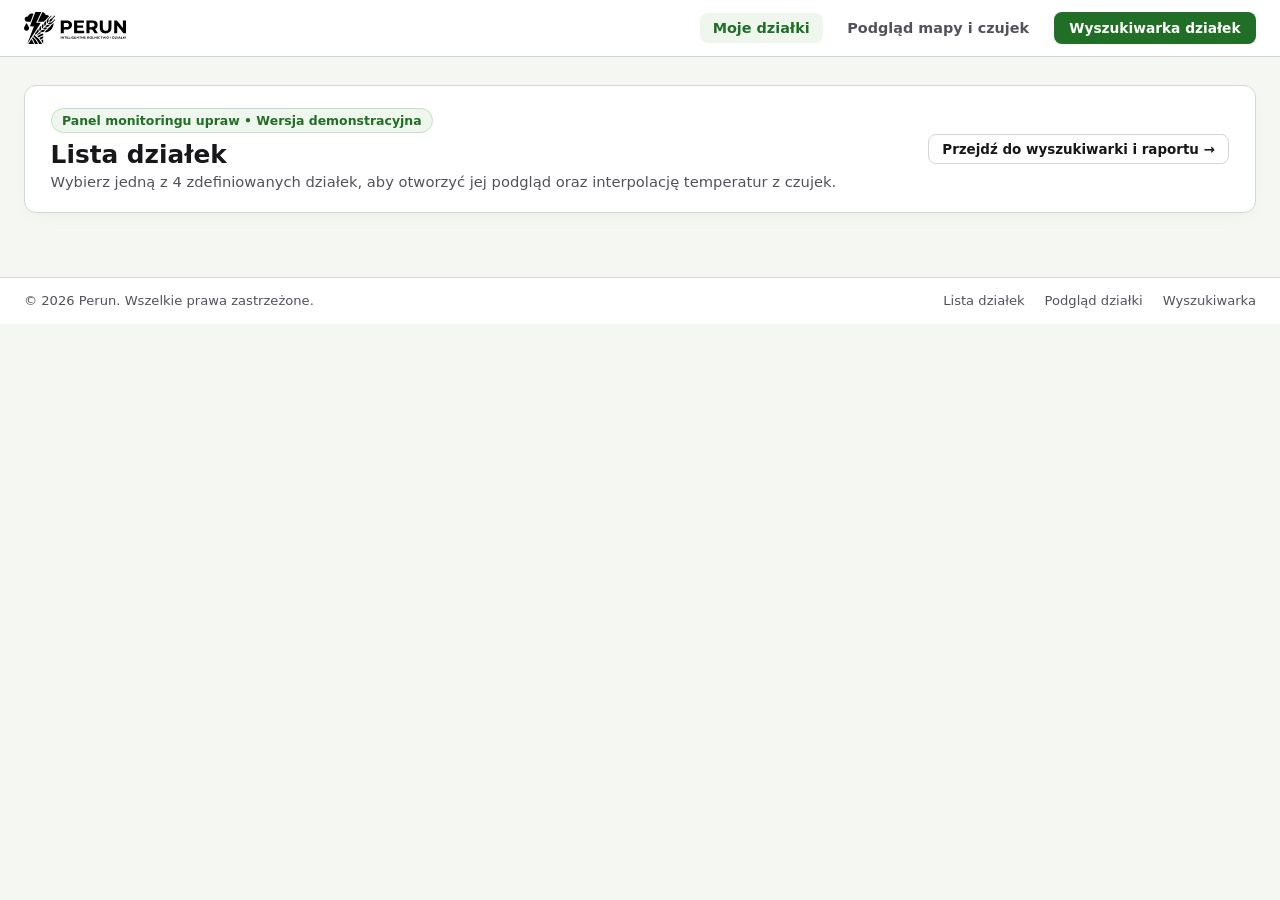
==== index.html @ cd9ba3e9 "sczytywanie działki" ====
<!doctype html>
<html lang="pl">
    <head>
        <meta charset="UTF-8" />
        <meta name="viewport" content="width=device-width, initial-scale=1.0" />
        <title>Perun – Panel działek</title>
        <link rel="stylesheet" href="./styles/main.css" />
        <script src="./scripts/staticParcels.js" defer></script>
        <script src="./scripts/index.js" defer></script>
    </head>

    <body>
        <header class="navbar">
            <div class="navbar-container">
                <a
                    href="index.html"
                    class="brand-link"
                    aria-label="Panel działek Perun"
                >
                    <img
                        src="./images/perun_logo_black.svg"
                        class="logo-topbar"
                        alt="Perun"
                    />
                </a>

                <nav class="nav-actions">
                    <a href="index.html" class="nav-link is-active"
                        >Moje działki</a
                    >
                    <a href="dzialka.html?id=1" class="nav-link"
                        >Podgląd mapy i czujek</a
                    >
                    <a href="wyszukiwarka.html" class="btn btn-primary btn-sm"
                        >Wyszukiwarka działek</a
                    >
                </nav>
            </div>
        </header>

        <main class="dashboard-main">
            <section class="dashboard-header">
                <div>
                    <span class="hero-badge"
                        >Panel monitoringu upraw • Wersja demonstracyjna</span
                    >
                    <h1>Lista działek</h1>
                    <p class="dashboard-subtitle">
                        Wybierz jedną z 4 zdefiniowanych działek, aby otworzyć
                        jej podgląd oraz interpolację temperatur z czujek.
                    </p>
                </div>
                <div class="dashboard-header-actions">
                    <a href="wyszukiwarka.html" class="btn-outline"
                        >Przejdź do wyszukiwarki i raportu &rarr;</a
                    >
                </div>
            </section>

            <section
                id="parcelsGrid"
                class="parcels-grid"
                aria-label="Lista działek"
            ></section>
        </main>

        <footer>
            <div class="footer-content">
                <span>&copy; 2026 Perun. Wszelkie prawa zastrzeżone.</span>
                <div class="footer-links">
                    <a href="index.html">Lista działek</a>
                    <a href="dzialka.html?id=1">Podgląd działki</a>
                    <a href="wyszukiwarka.html">Wyszukiwarka</a>
                </div>
            </div>
        </footer>
    </body>
</html>
---- styles/main.css ----
:root {
    --bg-body: #f5f7f2;
    --bg-card: #ffffff;
    --text-main: #18181b;
    --text-secondary: #52525b;
    --border-color: #d4d8ce;
    --accent: #216e27;
    --accent-hover: #18531d;
    --radius: 12px;
}

*,
*::before,
*::after {
    box-sizing: border-box;
    margin: 0;
    padding: 0;
}

html,
body {
    min-height: 100%;
    font-family:
        "Inter",
        system-ui,
        -apple-system,
        BlinkMacSystemFont,
        "Segoe UI",
        Roboto,
        sans-serif;
    background-color: var(--bg-body);
    color: var(--text-main);
    -webkit-font-smoothing: antialiased;
}

body {
    display: flex;
    flex-direction: column;
}

/* NAWIGACJA I LOGO */
.navbar {
    background-color: #ffffff;
    border-bottom: 1px solid var(--border-color);
    position: sticky;
    top: 0;
    z-index: 40;
}

.navbar-container {
    max-width: 1280px;
    margin: 0 auto;
    padding: 0.75rem 1.5rem;
    display: flex;
    align-items: center;
    justify-content: space-between;
    gap: 1rem;
    flex-wrap: wrap;
}

.brand-link {
    display: inline-flex;
    align-items: center;
    text-decoration: none;
}

.logo-topbar {
    height: 32px;
    width: auto;
    display: block;
    object-fit: contain;
}

.nav-actions {
    display: flex;
    align-items: center;
    gap: 0.75rem;
    flex-wrap: wrap;
}

.nav-link {
    text-decoration: none;
    color: var(--text-secondary);
    font-size: 0.9rem;
    font-weight: 600;
    padding: 0.42rem 0.8rem;
    border-radius: 8px;
    transition:
        background-color 0.15s,
        color 0.15s;
}

.nav-link:hover,
.nav-link.is-active {
    background-color: #eef6ee;
    color: var(--accent);
}

.btn {
    display: inline-flex;
    align-items: center;
    justify-content: center;
    border-radius: 8px;
    font-weight: 600;
    text-decoration: none;
    cursor: pointer;
    border: 1px solid transparent;
    transition: background-color 0.15s;
}

.btn-primary {
    background-color: var(--accent);
    color: #ffffff;
}

.btn-primary:hover {
    background-color: var(--accent-hover);
}

.btn-sm {
    padding: 0.42rem 0.9rem;
    font-size: 0.86rem;
}

.btn-outline {
    display: inline-flex;
    align-items: center;
    gap: 0.35rem;
    padding: 0.42rem 0.85rem;
    border-radius: 8px;
    border: 1px solid var(--border-color);
    background-color: #ffffff;
    color: var(--text-main);
    text-decoration: none;
    font-size: 0.84rem;
    font-weight: 600;
    cursor: pointer;
    transition:
        border-color 0.15s,
        background-color 0.15s,
        color 0.15s;
}

.btn-outline:hover {
    border-color: var(--accent);
    color: var(--accent);
    background-color: #f4faf4;
}

.hero-badge {
    display: inline-block;
    padding: 0.25rem 0.65rem;
    border-radius: 999px;
    background-color: #eef6ee;
    color: var(--accent);
    border: 1px solid #bfe3c2;
    font-size: 0.78rem;
    font-weight: 700;
}

/* LISTA DZIAŁEK NA INDEX.HTML */
.dashboard-main {
    max-width: 1280px;
    width: 100%;
    margin: 0 auto;
    padding: 1.75rem 1.5rem 2.5rem;
    display: flex;
    flex-direction: column;
    gap: 1.5rem;
}

.dashboard-header {
    background-color: var(--bg-card);
    border: 1px solid var(--border-color);
    border-radius: var(--radius);
    padding: 1.4rem 1.6rem;
    display: flex;
    align-items: center;
    justify-content: space-between;
    gap: 1rem;
    flex-wrap: wrap;
    box-shadow: 0 6px 18px -6px rgba(0, 0, 0, 0.05);
}

.dashboard-header h1 {
    font-size: 1.55rem;
    margin: 0.4rem 0 0.25rem;
}

.dashboard-subtitle {
    color: var(--text-secondary);
    font-size: 0.92rem;
}

.parcels-grid {
    display: grid;
    grid-template-columns: repeat(2, minmax(0, 1fr));
    gap: 1.25rem;
}

.parcel-card {
    background-color: var(--bg-card);
    border: 1px solid var(--border-color);
    border-radius: var(--radius);
    padding: 1.2rem 1.35rem;
    display: flex;
    flex-direction: column;
    gap: 0.9rem;
    box-shadow: 0 6px 18px -6px rgba(0, 0, 0, 0.05);
    transition:
        border-color 0.15s,
        transform 0.15s;
}

.parcel-card:hover {
    border-color: var(--accent);
    transform: translateY(-2px);
}

.parcel-card-top {
    display: flex;
    align-items: flex-start;
    justify-content: space-between;
    gap: 0.75rem;
}

.parcel-card-title {
    font-size: 1.05rem;
    font-weight: 700;
    color: var(--text-main);
}

.parcel-card-teryt {
    font-family: ui-monospace, SFMono-Regular, Menlo, Consolas, monospace;
    font-size: 0.78rem;
    color: var(--text-secondary);
    margin-top: 0.15rem;
}

.parcel-card-badge {
    padding: 0.24rem 0.6rem;
    border-radius: 999px;
    background-color: #eef6ee;
    color: #166534;
    border: 1px solid #bfe3c2;
    font-size: 0.76rem;
    font-weight: 700;
    white-space: nowrap;
}

.parcel-card-body {
    display: grid;
    grid-template-columns: 140px 1fr;
    gap: 1rem;
    align-items: center;
}

.parcel-mini-preview {
    width: 140px;
    height: 115px;
    border-radius: 8px;
    border: 1px solid #e2e8f0;
    background-color: #f9faf6;
    display: flex;
    align-items: center;
    justify-content: center;
    padding: 8px;
}

.parcel-card-stats {
    display: flex;
    flex-direction: column;
    gap: 0.4rem;
    font-size: 0.85rem;
}

.parcel-stat-row {
    display: flex;
    justify-content: space-between;
    gap: 0.5rem;
    border-bottom: 1px dashed #e2e8f0;
    padding-bottom: 0.25rem;
}

.parcel-stat-row span {
    color: var(--text-secondary);
}

.parcel-card-footer {
    display: flex;
    align-items: center;
    justify-content: space-between;
    gap: 0.75rem;
    padding-top: 0.6rem;
    border-top: 1px solid #e2e8f0;
}

.parcel-sensors-pills {
    display: flex;
    flex-wrap: wrap;
    gap: 0.35rem;
}

.sensor-chip {
    font-size: 0.75rem;
    font-weight: 700;
    padding: 0.18rem 0.5rem;
    border-radius: 6px;
}

/* STOPKA */
footer {
    margin-top: auto;
    background-color: #ffffff;
    border-top: 1px solid var(--border-color);
    padding: 0.95rem 1.5rem;
    font-size: 0.82rem;
    color: var(--text-secondary);
}

.footer-content {
    max-width: 1280px;
    margin: 0 auto;
    display: flex;
    align-items: center;
    justify-content: space-between;
    gap: 1rem;
    flex-wrap: wrap;
}

.footer-links {
    display: flex;
    gap: 1.25rem;
}

.footer-links a {
    color: var(--text-secondary);
    text-decoration: none;
    font-weight: 500;
}

.footer-links a:hover {
    color: var(--accent);
}

@media (max-width: 900px) {
    .parcels-grid {
        grid-template-columns: 1fr;
    }
}
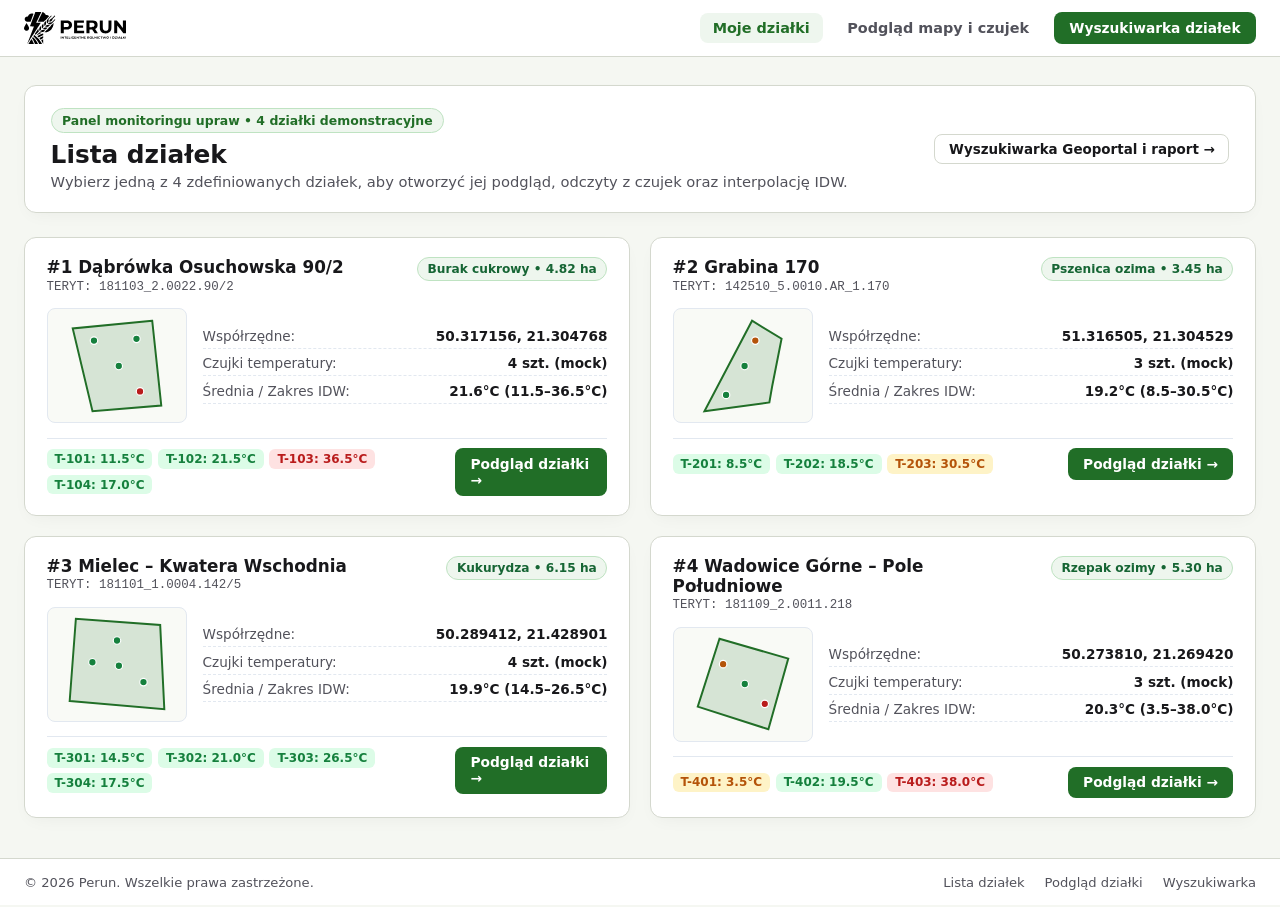
==== commit 572a60f6: "Działa mock" ====
--- a/index.html
+++ b/index.html
@@ -5,15 +5,13 @@
         <meta name="viewport" content="width=device-width, initial-scale=1.0" />
         <title>Perun – Panel działek</title>
         <link rel="stylesheet" href="./styles/main.css" />
-        <script src="./scripts/staticParcels.js" defer></script>
-        <script src="./scripts/index.js" defer></script>
     </head>
 
     <body>
         <header class="navbar">
             <div class="navbar-container">
                 <a
-                    href="index.html"
+                    href="./index.html"
                     class="brand-link"
                     aria-label="Panel działek Perun"
                 >
@@ -25,13 +23,13 @@
                 </a>
 
                 <nav class="nav-actions">
-                    <a href="index.html" class="nav-link is-active"
+                    <a href="./index.html" class="nav-link is-active"
                         >Moje działki</a
                     >
-                    <a href="dzialka.html?id=1" class="nav-link"
+                    <a href="./dzialka.html?id=1" class="nav-link"
                         >Podgląd mapy i czujek</a
                     >
-                    <a href="wyszukiwarka.html" class="btn btn-primary btn-sm"
+                    <a href="./wyszukiwarka.html" class="btn btn-primary btn-sm"
                         >Wyszukiwarka działek</a
                     >
                 </nav>
@@ -42,17 +40,18 @@
             <section class="dashboard-header">
                 <div>
                     <span class="hero-badge"
-                        >Panel monitoringu upraw • Wersja demonstracyjna</span
+                        >Panel monitoringu upraw • 4 działki
+                        demonstracyjne</span
                     >
                     <h1>Lista działek</h1>
                     <p class="dashboard-subtitle">
                         Wybierz jedną z 4 zdefiniowanych działek, aby otworzyć
-                        jej podgląd oraz interpolację temperatur z czujek.
+                        jej podgląd, odczyty z czujek oraz interpolację IDW.
                     </p>
                 </div>
                 <div class="dashboard-header-actions">
-                    <a href="wyszukiwarka.html" class="btn-outline"
-                        >Przejdź do wyszukiwarki i raportu &rarr;</a
+                    <a href="./wyszukiwarka.html" class="btn-outline"
+                        >Wyszukiwarka Geoportal i raport &rarr;</a
                     >
                 </div>
             </section>
@@ -68,11 +67,297 @@
             <div class="footer-content">
                 <span>&copy; 2026 Perun. Wszelkie prawa zastrzeżone.</span>
                 <div class="footer-links">
-                    <a href="index.html">Lista działek</a>
-                    <a href="dzialka.html?id=1">Podgląd działki</a>
-                    <a href="wyszukiwarka.html">Wyszukiwarka</a>
+                    <a href="./index.html">Lista działek</a>
+                    <a href="./dzialka.html?id=1">Podgląd działki</a>
+                    <a href="./wyszukiwarka.html">Wyszukiwarka</a>
                 </div>
             </div>
         </footer>
+
+        <script>
+            (function () {
+                "use strict";
+
+                const MOCK_PARCELS = [
+                    {
+                        fieldId: 1,
+                        teryt: "181103_2.0022.90/2",
+                        name: "Dąbrówka Osuchowska 90/2",
+                        lat: 50.317156,
+                        lon: 21.304768,
+                        crop: "Burak cukrowy",
+                        areaHa: 4.82,
+                        points: [
+                            { x: 0.878671, y: 1.0 },
+                            { x: 0.0, y: 0.915707 },
+                            { x: 0.218254, y: 0.0 },
+                            { x: 0.978396, y: 0.062693 },
+                        ],
+                        sensors: [
+                            {
+                                id: "T-101",
+                                name: "Termometr północno-zachodni",
+                                temp: 11.5,
+                                nx: 0.24,
+                                ny: 0.78,
+                            },
+                            {
+                                id: "T-102",
+                                name: "Termometr środkowy",
+                                temp: 21.5,
+                                nx: 0.52,
+                                ny: 0.5,
+                            },
+                            {
+                                id: "T-103",
+                                name: "Termometr południowy (strefa nagrzana)",
+                                temp: 36.5,
+                                nx: 0.76,
+                                ny: 0.22,
+                            },
+                            {
+                                id: "T-104",
+                                name: "Termometr północno-wschodni",
+                                temp: 17.0,
+                                nx: 0.72,
+                                ny: 0.8,
+                            },
+                        ],
+                    },
+                    {
+                        fieldId: 2,
+                        teryt: "142510_5.0010.AR_1.170",
+                        name: "Grabina 170",
+                        lat: 51.316505,
+                        lon: 21.304529,
+                        crop: "Pszenica ozima",
+                        areaHa: 3.45,
+                        points: [
+                            { x: 0.0, y: 0.0 },
+                            { x: 0.717056, y: 0.09754 },
+                            { x: 0.747255, y: 0.274031 },
+                            { x: 0.851465, y: 0.800754 },
+                            { x: 0.525912, y: 1.0 },
+                        ],
+                        sensors: [
+                            {
+                                id: "T-201",
+                                name: "Termometr dolina",
+                                temp: 8.5,
+                                nx: 0.28,
+                                ny: 0.18,
+                            },
+                            {
+                                id: "T-202",
+                                name: "Termometr centralny",
+                                temp: 18.5,
+                                nx: 0.52,
+                                ny: 0.5,
+                            },
+                            {
+                                id: "T-203",
+                                name: "Termometr grzbiet",
+                                temp: 30.5,
+                                nx: 0.66,
+                                ny: 0.78,
+                            },
+                        ],
+                    },
+                    {
+                        fieldId: 3,
+                        teryt: "181101_1.0004.142/5",
+                        name: "Mielec – Kwatera Wschodnia",
+                        lat: 50.289412,
+                        lon: 21.428901,
+                        crop: "Kukurydza",
+                        areaHa: 6.15,
+                        points: [
+                            { x: 0.04, y: 0.14 },
+                            { x: 0.96, y: 0.06 },
+                            { x: 0.92, y: 0.88 },
+                            { x: 0.1, y: 0.94 },
+                        ],
+                        sensors: [
+                            {
+                                id: "T-301",
+                                name: "Termometr zachód",
+                                temp: 14.5,
+                                nx: 0.24,
+                                ny: 0.52,
+                            },
+                            {
+                                id: "T-302",
+                                name: "Termometr środek",
+                                temp: 21.0,
+                                nx: 0.52,
+                                ny: 0.48,
+                            },
+                            {
+                                id: "T-303",
+                                name: "Termometr wschód",
+                                temp: 26.5,
+                                nx: 0.78,
+                                ny: 0.3,
+                            },
+                            {
+                                id: "T-304",
+                                name: "Termometr północ",
+                                temp: 17.5,
+                                nx: 0.5,
+                                ny: 0.76,
+                            },
+                        ],
+                    },
+                    {
+                        fieldId: 4,
+                        teryt: "181109_2.0011.218",
+                        name: "Wadowice Górne – Pole Południowe",
+                        lat: 50.27381,
+                        lon: 21.26942,
+                        crop: "Rzepak ozimy",
+                        areaHa: 5.3,
+                        points: [
+                            { x: 0.0, y: 0.25 },
+                            { x: 0.78, y: 0.0 },
+                            { x: 1.0, y: 0.78 },
+                            { x: 0.24, y: 1.0 },
+                        ],
+                        sensors: [
+                            {
+                                id: "T-401",
+                                name: "Termometr strefa chłodna",
+                                temp: 3.5,
+                                nx: 0.28,
+                                ny: 0.72,
+                            },
+                            {
+                                id: "T-402",
+                                name: "Termometr centralny",
+                                temp: 19.5,
+                                nx: 0.52,
+                                ny: 0.5,
+                            },
+                            {
+                                id: "T-403",
+                                name: "Termometr strefa południowa",
+                                temp: 38.0,
+                                nx: 0.74,
+                                ny: 0.28,
+                            },
+                        ],
+                    },
+                ];
+
+                function classifyTempColor(temp) {
+                    if (temp < 0 || temp > 34)
+                        return { bg: "#fee2e2", fg: "#b91c1c" };
+                    if (temp < 5 || temp > 28)
+                        return { bg: "#fef3c7", fg: "#b45309" };
+                    return { bg: "#dcfce7", fg: "#15803d" };
+                }
+
+                function buildMiniSvg(parcel) {
+                    const xs = parcel.points.map((p) => p.x);
+                    const ys = parcel.points.map((p) => p.y);
+                    const minX = Math.min(...xs);
+                    const maxX = Math.max(...xs);
+                    const minY = Math.min(...ys);
+                    const maxY = Math.max(...ys);
+                    const spanX = maxX - minX || 1;
+                    const spanY = maxY - minY || 1;
+
+                    const w = 116;
+                    const h = 92;
+                    const scale = Math.min(w / spanX, h / spanY);
+                    const offX = (w - spanX * scale) / 2 + 4;
+                    const offY = (h - spanY * scale) / 2 + 4;
+
+                    const pts = parcel.points
+                        .map((p) => {
+                            const sx = (offX + (p.x - minX) * scale).toFixed(1);
+                            const sy = (offY + (maxY - p.y) * scale).toFixed(1);
+                            return `${sx},${sy}`;
+                        })
+                        .join(" ");
+
+                    const dots = parcel.sensors
+                        .map((s) => {
+                            const sx = (offX + s.nx * spanX * scale).toFixed(1);
+                            const sy = (
+                                offY +
+                                (1 - s.ny) * spanY * scale
+                            ).toFixed(1);
+                            const col = classifyTempColor(s.temp).fg;
+                            return `<circle cx="${sx}" cy="${sy}" r="3.8" fill="${col}" stroke="#ffffff" stroke-width="1.2" />`;
+                        })
+                        .join("");
+
+                    return `
+                    <svg viewBox="0 0 124 100" width="124" height="100" aria-hidden="true">
+                        <polygon points="${pts}" fill="rgba(33, 110, 39, 0.16)" stroke="#216e27" stroke-width="2" />
+                        ${dots}
+                    </svg>
+                `;
+                }
+
+                const grid = document.getElementById("parcelsGrid");
+                if (!grid) return;
+
+                grid.innerHTML = MOCK_PARCELS.map((p) => {
+                    const temps = p.sensors.map((s) => s.temp);
+                    const minT = Math.min(...temps).toFixed(1);
+                    const maxT = Math.max(...temps).toFixed(1);
+                    const avgT = (
+                        temps.reduce((a, b) => a + b, 0) / temps.length
+                    ).toFixed(1);
+
+                    const sensorPills = p.sensors
+                        .map((s) => {
+                            const c = classifyTempColor(s.temp);
+                            return `<span class="sensor-chip" style="background:${c.bg};color:${c.fg}">${s.id}: ${s.temp.toFixed(1)}°C</span>`;
+                        })
+                        .join("");
+
+                    return `
+                    <article class="parcel-card">
+                        <div class="parcel-card-top">
+                            <div>
+                                <h2 class="parcel-card-title">#${p.fieldId} ${p.name}</h2>
+                                <div class="parcel-card-teryt">TERYT: ${p.teryt}</div>
+                            </div>
+                            <span class="parcel-card-badge">${p.crop} • ${p.areaHa.toFixed(2)} ha</span>
+                        </div>
+
+                        <div class="parcel-card-body">
+                            <div class="parcel-mini-preview">
+                                ${buildMiniSvg(p)}
+                            </div>
+                            <div class="parcel-card-stats">
+                                <div class="parcel-stat-row">
+                                    <span>Współrzędne:</span>
+                                    <strong>${p.lat.toFixed(6)}, ${p.lon.toFixed(6)}</strong>
+                                </div>
+                                <div class="parcel-stat-row">
+                                    <span>Czujki temperatury:</span>
+                                    <strong>${p.sensors.length} szt. (mock)</strong>
+                                </div>
+                                <div class="parcel-stat-row">
+                                    <span>Średnia / Zakres IDW:</span>
+                                    <strong>${avgT}°C (${minT}–${maxT}°C)</strong>
+                                </div>
+                            </div>
+                        </div>
+
+                        <div class="parcel-card-footer">
+                            <div class="parcel-sensors-pills">${sensorPills}</div>
+                            <a href="./dzialka.html?id=${p.fieldId}" class="btn btn-primary btn-sm">
+                                Podgląd działki &rarr;
+                            </a>
+                        </div>
+                    </article>
+                `;
+                }).join("");
+            })();
+        </script>
     </body>
 </html>
--- a/styles/main.css
+++ b/styles/main.css
@@ -38,7 +38,6 @@
     flex-direction: column;
 }
 
-/* NAWIGACJA I LOGO */
 .navbar {
     background-color: #ffffff;
     border-bottom: 1px solid var(--border-color);
@@ -158,7 +157,6 @@
     font-weight: 700;
 }
 
-/* LISTA DZIAŁEK NA INDEX.HTML */
 .dashboard-main {
     max-width: 1280px;
     width: 100%;
@@ -308,7 +306,6 @@
     border-radius: 6px;
 }
 
-/* STOPKA */
 footer {
     margin-top: auto;
     background-color: #ffffff;
